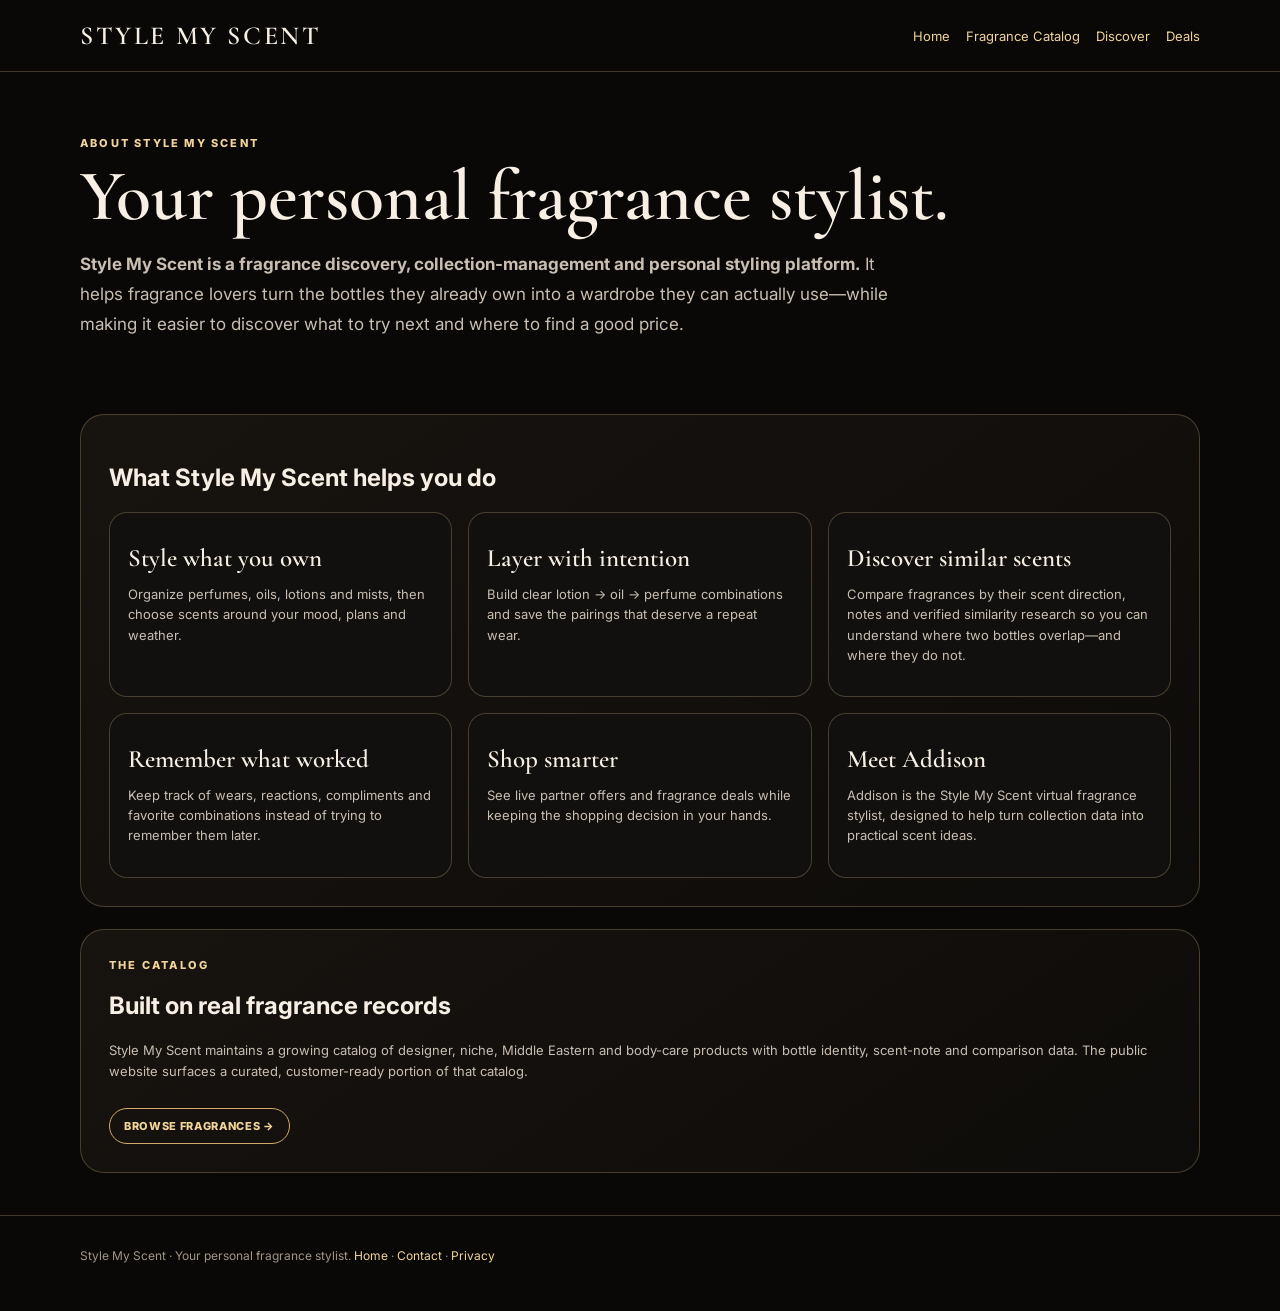
==== about.html @ 434a2985 "Add About page for Style My Scent search entity" ====
<!doctype html>
<html lang="en"><head><meta charset="utf-8"><meta name="viewport" content="width=device-width,initial-scale=1">
<title>About Style My Scent | Personal Fragrance Styling & Discovery</title>
<meta name="description" content="Learn what Style My Scent does: organize your fragrance collection, build scent layers, discover similar perfumes, remember your best wears and find fragrance deals.">
<meta name="robots" content="index,follow,max-image-preview:large"><link rel="canonical" href="https://stylemyscent.com/about.html">
<meta property="og:type" content="website"><meta property="og:site_name" content="Style My Scent"><meta property="og:title" content="About Style My Scent"><meta property="og:description" content="Style My Scent is a personal fragrance styling and discovery platform built around the scents you own and love."><meta property="og:url" content="https://stylemyscent.com/about.html"><meta property="og:image" content="https://stylemyscent.com/addison-app.jpg">
<link rel="preconnect" href="https://fonts.googleapis.com"><link rel="preconnect" href="https://fonts.gstatic.com" crossorigin><link href="https://fonts.googleapis.com/css2?family=Cormorant+Garamond:wght@500;600;700&family=Inter:wght@400;500;600;700&display=swap" rel="stylesheet"><style>:root{--bg:#090807;--panel:#14110f;--cream:#f7efe4;--muted:#c8beb1;--gold:#d0ab6d;--gold2:#f1d49a;--line:rgba(241,212,154,.24)}*{box-sizing:border-box}body{margin:0;background:var(--bg);color:var(--cream);font-family:Inter,Arial,sans-serif}a{color:var(--gold2);text-decoration:none}img{max-width:100%;display:block}.wrap{width:min(1120px,92vw);margin:auto}header{border-bottom:1px solid var(--line);padding:20px 0}.nav{display:flex;align-items:center;justify-content:space-between;gap:18px}.brand{font:600 26px "Cormorant Garamond",serif;letter-spacing:.1em;color:var(--cream)}.links{display:flex;gap:16px;flex-wrap:wrap;font-size:13px}.hero{padding:64px 0 36px}.eyebrow{font-size:11px;letter-spacing:.2em;text-transform:uppercase;color:var(--gold2);font-weight:800}.hero h1{font:600 clamp(44px,6vw,72px)/1 "Cormorant Garamond",serif;margin:10px 0 18px}.hero p{max-width:820px;color:var(--muted);line-height:1.75;font-size:17px}.panel{border:1px solid var(--line);border-radius:24px;background:linear-gradient(145deg,#17130f,#0e0c0a);padding:28px;margin:22px 0}.grid{display:grid;grid-template-columns:repeat(3,minmax(0,1fr));gap:16px}.card{border:1px solid var(--line);border-radius:18px;background:#11100e;padding:18px;min-width:0}.card img{width:100%;height:190px;object-fit:contain;background:#f6f0e7;border-radius:12px}.card h2,.card h3{font:600 25px/1.05 "Cormorant Garamond",serif;margin:14px 0 5px;color:var(--cream)}.muted{color:var(--muted);font-size:13px;line-height:1.55}.notes{margin-top:10px;color:#ddd0bf;font-size:12px;line-height:1.55}.button{display:inline-flex;border:1px solid var(--gold);border-radius:999px;padding:10px 14px;margin-top:14px;font-size:11px;font-weight:800;letter-spacing:.06em}.detail{display:grid;grid-template-columns:330px minmax(0,1fr);gap:28px;align-items:start}.bottle{border:1px solid var(--line);border-radius:20px;background:#f6f0e7;padding:16px}.bottle img{width:100%;height:380px;object-fit:contain}.note-grid{display:grid;grid-template-columns:repeat(3,1fr);gap:12px}.note-box{border:1px solid var(--line);border-radius:16px;padding:16px;background:#ffffff05}.note-box b{display:block;color:var(--gold2);font-size:11px;letter-spacing:.12em;margin-bottom:8px}.note-box span{color:var(--muted);font-size:13px;line-height:1.5}.compare{border-top:1px solid var(--line);padding-top:18px;margin-top:18px}.compare h3{font:600 26px "Cormorant Garamond",serif;margin:0 0 8px}.footer{border-top:1px solid var(--line);padding:32px 0 48px;margin-top:42px;color:#9f9589;font-size:12px}@media(max-width:880px){.grid{grid-template-columns:repeat(2,1fr)}.detail{grid-template-columns:1fr}.bottle{max-width:420px}.note-grid{grid-template-columns:1fr}}@media(max-width:560px){.grid{grid-template-columns:1fr}.links{font-size:12px;gap:10px}.hero{padding-top:42px}}</style>
<script type="application/ld+json">{"@context":"https://schema.org","@type":"AboutPage","@id":"https://stylemyscent.com/about.html#about","url":"https://stylemyscent.com/about.html","name":"About Style My Scent","isPartOf":{"@id":"https://stylemyscent.com/#website"},"about":{"@id":"https://stylemyscent.com/#organization"}}</script>
</head><body>
<header><div class="wrap nav"><a class="brand" href="/">STYLE MY SCENT</a><div class="links"><a href="/">Home</a><a href="fragrances.html">Fragrance Catalog</a><a href="/#discover">Discover</a><a href="/#deals">Deals</a></div></div></header>
<main><section class="hero"><div class="wrap"><div class="eyebrow">ABOUT STYLE MY SCENT</div><h1>Your personal fragrance stylist.</h1><p><strong>Style My Scent is a fragrance discovery, collection-management and personal styling platform.</strong> It helps fragrance lovers turn the bottles they already own into a wardrobe they can actually use—while making it easier to discover what to try next and where to find a good price.</p></div></section>
<section><div class="wrap"><div class="panel"><h2>What Style My Scent helps you do</h2><div class="grid">
<div class="card"><h3>Style what you own</h3><p class="muted">Organize perfumes, oils, lotions and mists, then choose scents around your mood, plans and weather.</p></div>
<div class="card"><h3>Layer with intention</h3><p class="muted">Build clear lotion → oil → perfume combinations and save the pairings that deserve a repeat wear.</p></div>
<div class="card"><h3>Discover similar scents</h3><p class="muted">Compare fragrances by their scent direction, notes and verified similarity research so you can understand where two bottles overlap—and where they do not.</p></div>
<div class="card"><h3>Remember what worked</h3><p class="muted">Keep track of wears, reactions, compliments and favorite combinations instead of trying to remember them later.</p></div>
<div class="card"><h3>Shop smarter</h3><p class="muted">See live partner offers and fragrance deals while keeping the shopping decision in your hands.</p></div>
<div class="card"><h3>Meet Addison</h3><p class="muted">Addison is the Style My Scent virtual fragrance stylist, designed to help turn collection data into practical scent ideas.</p></div>
</div></div>
<div class="panel"><div class="eyebrow">THE CATALOG</div><h2>Built on real fragrance records</h2><p class="muted">Style My Scent maintains a growing catalog of designer, niche, Middle Eastern and body-care products with bottle identity, scent-note and comparison data. The public website surfaces a curated, customer-ready portion of that catalog.</p><a class="button" href="fragrances.html">BROWSE FRAGRANCES →</a></div>
</div></section></main>
<div class="footer"><div class="wrap">Style My Scent · Your personal fragrance stylist. <a href="/">Home</a> · <a href="contact.html">Contact</a> · <a href="privacy.html">Privacy</a></div></div>
</body></html>
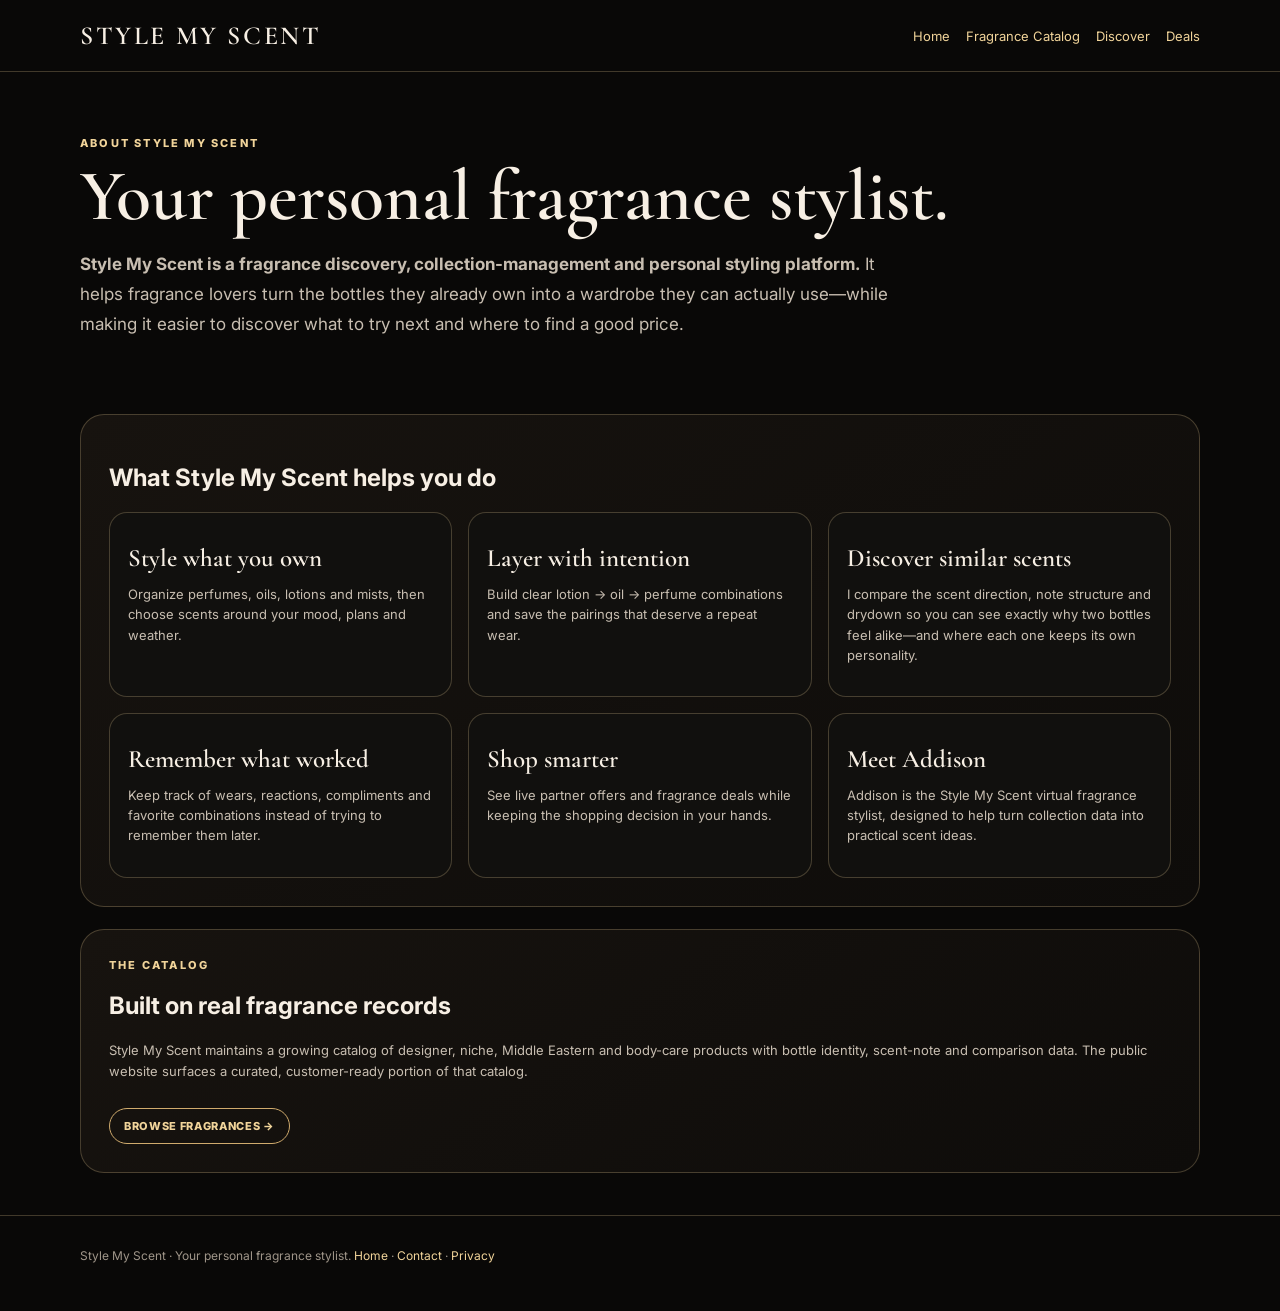
==== commit aae60c59: "Make About copy sound like a fragrance stylist" ====
--- a/about.html
+++ b/about.html
@@ -12,7 +12,7 @@
 <section><div class="wrap"><div class="panel"><h2>What Style My Scent helps you do</h2><div class="grid">
 <div class="card"><h3>Style what you own</h3><p class="muted">Organize perfumes, oils, lotions and mists, then choose scents around your mood, plans and weather.</p></div>
 <div class="card"><h3>Layer with intention</h3><p class="muted">Build clear lotion → oil → perfume combinations and save the pairings that deserve a repeat wear.</p></div>
-<div class="card"><h3>Discover similar scents</h3><p class="muted">Compare fragrances by their scent direction, notes and verified similarity research so you can understand where two bottles overlap—and where they do not.</p></div>
+<div class="card"><h3>Discover similar scents</h3><p class="muted">I compare the scent direction, note structure and drydown so you can see exactly why two bottles feel alike—and where each one keeps its own personality.</p></div>
 <div class="card"><h3>Remember what worked</h3><p class="muted">Keep track of wears, reactions, compliments and favorite combinations instead of trying to remember them later.</p></div>
 <div class="card"><h3>Shop smarter</h3><p class="muted">See live partner offers and fragrance deals while keeping the shopping decision in your hands.</p></div>
 <div class="card"><h3>Meet Addison</h3><p class="muted">Addison is the Style My Scent virtual fragrance stylist, designed to help turn collection data into practical scent ideas.</p></div>
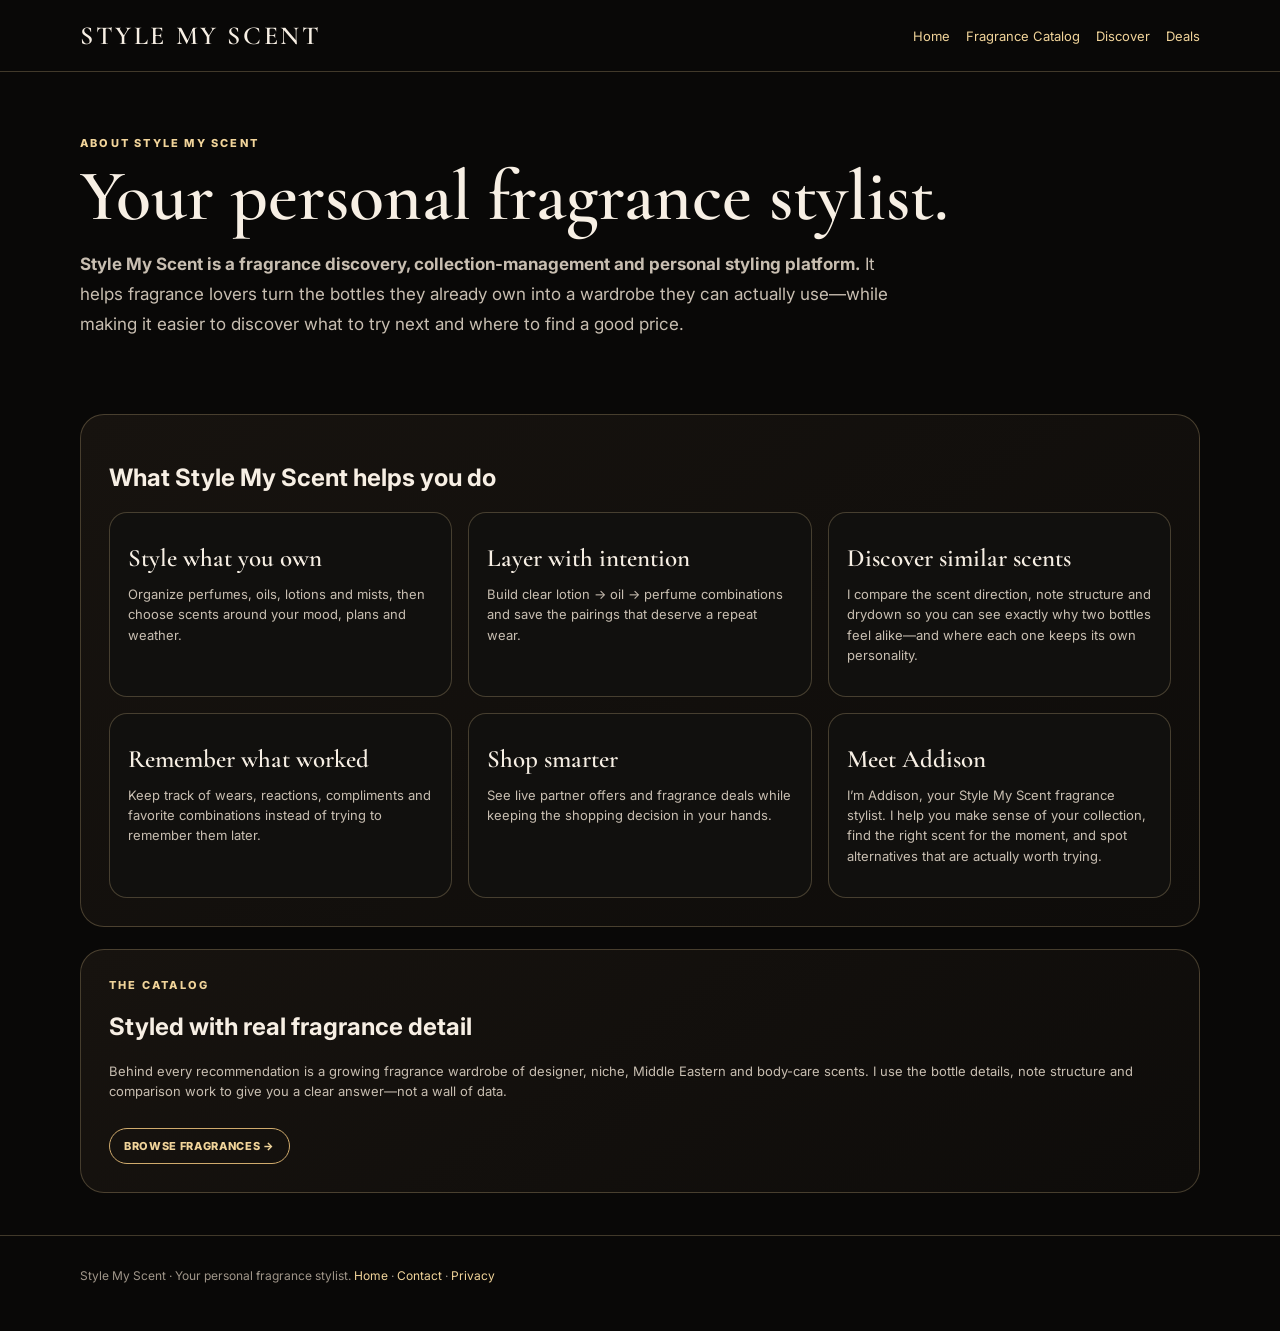
==== commit 569b740e: "Carry Addison fragrance stylist voice through About" ====
--- a/about.html
+++ b/about.html
@@ -15,9 +15,9 @@
 <div class="card"><h3>Discover similar scents</h3><p class="muted">I compare the scent direction, note structure and drydown so you can see exactly why two bottles feel alike—and where each one keeps its own personality.</p></div>
 <div class="card"><h3>Remember what worked</h3><p class="muted">Keep track of wears, reactions, compliments and favorite combinations instead of trying to remember them later.</p></div>
 <div class="card"><h3>Shop smarter</h3><p class="muted">See live partner offers and fragrance deals while keeping the shopping decision in your hands.</p></div>
-<div class="card"><h3>Meet Addison</h3><p class="muted">Addison is the Style My Scent virtual fragrance stylist, designed to help turn collection data into practical scent ideas.</p></div>
+<div class="card"><h3>Meet Addison</h3><p class="muted">I’m Addison, your Style My Scent fragrance stylist. I help you make sense of your collection, find the right scent for the moment, and spot alternatives that are actually worth trying.</p></div>
 </div></div>
-<div class="panel"><div class="eyebrow">THE CATALOG</div><h2>Built on real fragrance records</h2><p class="muted">Style My Scent maintains a growing catalog of designer, niche, Middle Eastern and body-care products with bottle identity, scent-note and comparison data. The public website surfaces a curated, customer-ready portion of that catalog.</p><a class="button" href="fragrances.html">BROWSE FRAGRANCES →</a></div>
+<div class="panel"><div class="eyebrow">THE CATALOG</div><h2>Styled with real fragrance detail</h2><p class="muted">Behind every recommendation is a growing fragrance wardrobe of designer, niche, Middle Eastern and body-care scents. I use the bottle details, note structure and comparison work to give you a clear answer—not a wall of data.</p><a class="button" href="fragrances.html">BROWSE FRAGRANCES →</a></div>
 </div></section></main>
 <div class="footer"><div class="wrap">Style My Scent · Your personal fragrance stylist. <a href="/">Home</a> · <a href="contact.html">Contact</a> · <a href="privacy.html">Privacy</a></div></div>
 </body></html>
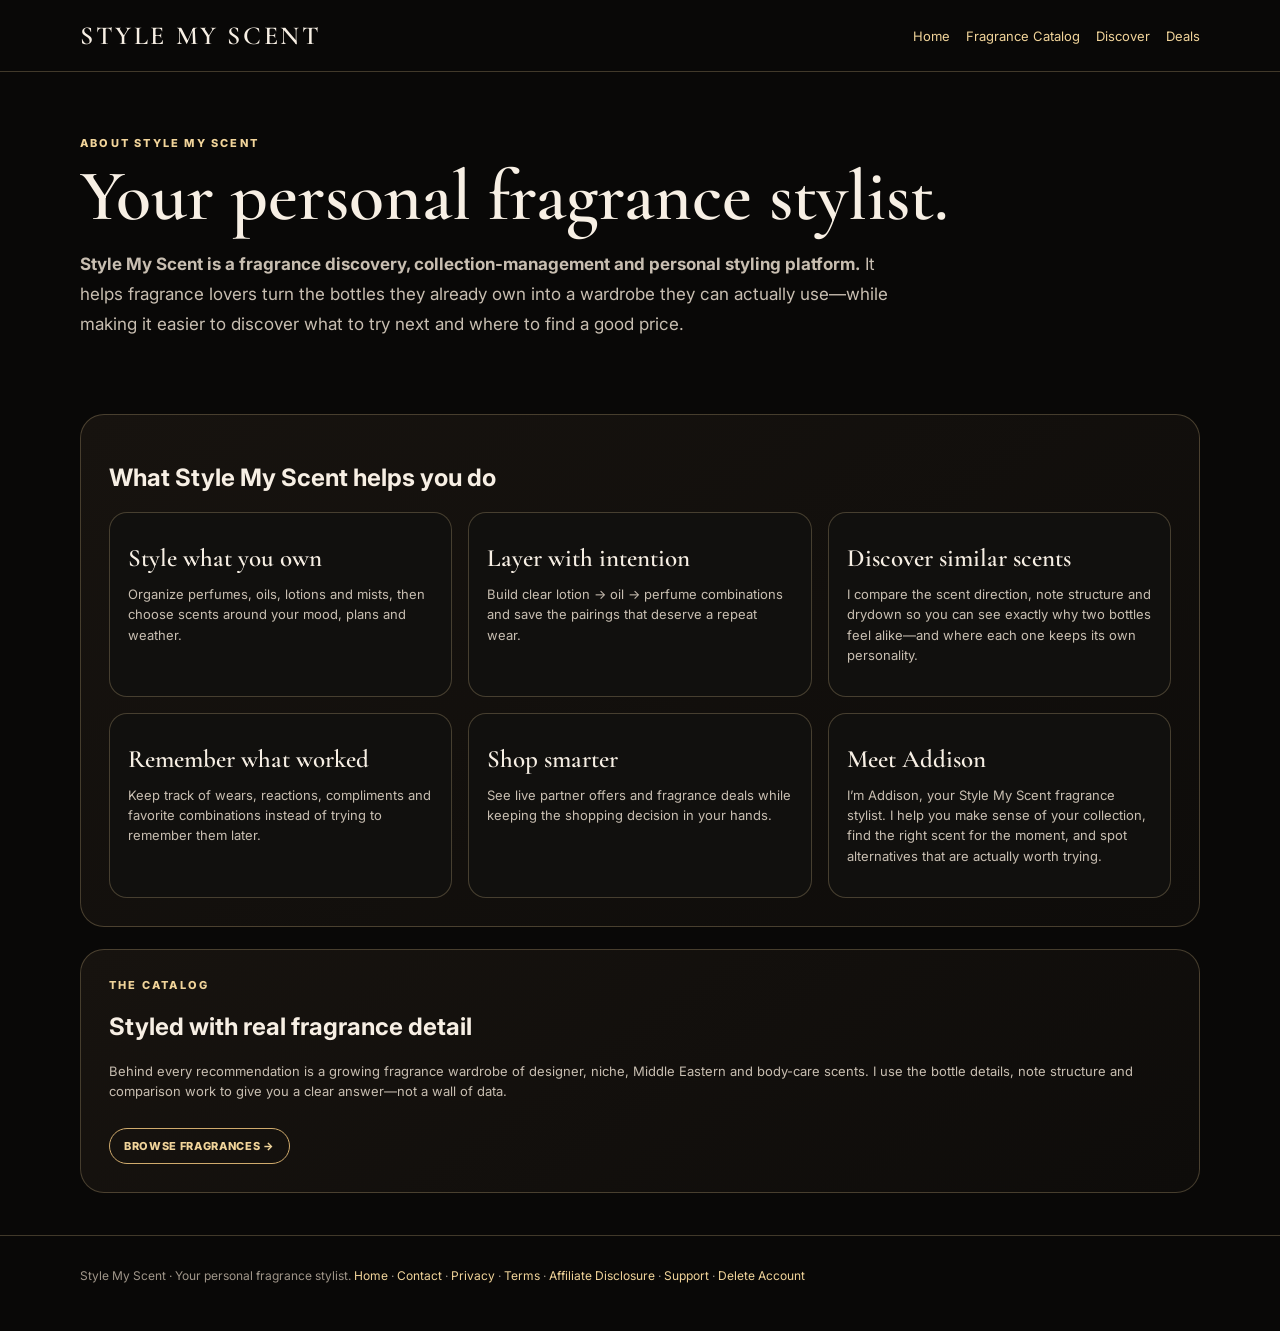
==== commit 77db2ed5: "Keep support and disclosures reachable from About and improve keyboard navigation" ====
--- a/about.html
+++ b/about.html
@@ -4,7 +4,7 @@
 <meta name="description" content="Learn what Style My Scent does: organize your fragrance collection, build scent layers, discover similar perfumes, remember your best wears and find fragrance deals.">
 <meta name="robots" content="index,follow,max-image-preview:large"><link rel="canonical" href="https://stylemyscent.com/about.html">
 <meta property="og:type" content="website"><meta property="og:site_name" content="Style My Scent"><meta property="og:title" content="About Style My Scent"><meta property="og:description" content="Style My Scent is a personal fragrance styling and discovery platform built around the scents you own and love."><meta property="og:url" content="https://stylemyscent.com/about.html"><meta property="og:image" content="https://stylemyscent.com/addison-app.jpg">
-<link rel="preconnect" href="https://fonts.googleapis.com"><link rel="preconnect" href="https://fonts.gstatic.com" crossorigin><link href="https://fonts.googleapis.com/css2?family=Cormorant+Garamond:wght@500;600;700&family=Inter:wght@400;500;600;700&display=swap" rel="stylesheet"><style>:root{--bg:#090807;--panel:#14110f;--cream:#f7efe4;--muted:#c8beb1;--gold:#d0ab6d;--gold2:#f1d49a;--line:rgba(241,212,154,.24)}*{box-sizing:border-box}body{margin:0;background:var(--bg);color:var(--cream);font-family:Inter,Arial,sans-serif}a{color:var(--gold2);text-decoration:none}img{max-width:100%;display:block}.wrap{width:min(1120px,92vw);margin:auto}header{border-bottom:1px solid var(--line);padding:20px 0}.nav{display:flex;align-items:center;justify-content:space-between;gap:18px}.brand{font:600 26px "Cormorant Garamond",serif;letter-spacing:.1em;color:var(--cream)}.links{display:flex;gap:16px;flex-wrap:wrap;font-size:13px}.hero{padding:64px 0 36px}.eyebrow{font-size:11px;letter-spacing:.2em;text-transform:uppercase;color:var(--gold2);font-weight:800}.hero h1{font:600 clamp(44px,6vw,72px)/1 "Cormorant Garamond",serif;margin:10px 0 18px}.hero p{max-width:820px;color:var(--muted);line-height:1.75;font-size:17px}.panel{border:1px solid var(--line);border-radius:24px;background:linear-gradient(145deg,#17130f,#0e0c0a);padding:28px;margin:22px 0}.grid{display:grid;grid-template-columns:repeat(3,minmax(0,1fr));gap:16px}.card{border:1px solid var(--line);border-radius:18px;background:#11100e;padding:18px;min-width:0}.card img{width:100%;height:190px;object-fit:contain;background:#f6f0e7;border-radius:12px}.card h2,.card h3{font:600 25px/1.05 "Cormorant Garamond",serif;margin:14px 0 5px;color:var(--cream)}.muted{color:var(--muted);font-size:13px;line-height:1.55}.notes{margin-top:10px;color:#ddd0bf;font-size:12px;line-height:1.55}.button{display:inline-flex;border:1px solid var(--gold);border-radius:999px;padding:10px 14px;margin-top:14px;font-size:11px;font-weight:800;letter-spacing:.06em}.detail{display:grid;grid-template-columns:330px minmax(0,1fr);gap:28px;align-items:start}.bottle{border:1px solid var(--line);border-radius:20px;background:#f6f0e7;padding:16px}.bottle img{width:100%;height:380px;object-fit:contain}.note-grid{display:grid;grid-template-columns:repeat(3,1fr);gap:12px}.note-box{border:1px solid var(--line);border-radius:16px;padding:16px;background:#ffffff05}.note-box b{display:block;color:var(--gold2);font-size:11px;letter-spacing:.12em;margin-bottom:8px}.note-box span{color:var(--muted);font-size:13px;line-height:1.5}.compare{border-top:1px solid var(--line);padding-top:18px;margin-top:18px}.compare h3{font:600 26px "Cormorant Garamond",serif;margin:0 0 8px}.footer{border-top:1px solid var(--line);padding:32px 0 48px;margin-top:42px;color:#9f9589;font-size:12px}@media(max-width:880px){.grid{grid-template-columns:repeat(2,1fr)}.detail{grid-template-columns:1fr}.bottle{max-width:420px}.note-grid{grid-template-columns:1fr}}@media(max-width:560px){.grid{grid-template-columns:1fr}.links{font-size:12px;gap:10px}.hero{padding-top:42px}}</style>
+<link rel="preconnect" href="https://fonts.googleapis.com"><link rel="preconnect" href="https://fonts.gstatic.com" crossorigin><link href="https://fonts.googleapis.com/css2?family=Cormorant+Garamond:wght@500;600;700&family=Inter:wght@400;500;600;700&display=swap" rel="stylesheet"><style>:root{--bg:#090807;--panel:#14110f;--cream:#f7efe4;--muted:#c8beb1;--gold:#d0ab6d;--gold2:#f1d49a;--line:rgba(241,212,154,.24)}*{box-sizing:border-box}body{margin:0;background:var(--bg);color:var(--cream);font-family:Inter,Arial,sans-serif}a{color:var(--gold2);text-decoration:none}a:focus-visible{outline:3px solid var(--gold2);outline-offset:3px}img{max-width:100%;display:block}.wrap{width:min(1120px,92vw);margin:auto}header{border-bottom:1px solid var(--line);padding:20px 0}.nav{flex-wrap:wrap;display:flex;align-items:center;justify-content:space-between;gap:18px}.brand{font:600 26px "Cormorant Garamond",serif;letter-spacing:.1em;color:var(--cream)}.links{display:flex;gap:16px;flex-wrap:wrap;font-size:13px}.hero{padding:64px 0 36px}.eyebrow{font-size:11px;letter-spacing:.2em;text-transform:uppercase;color:var(--gold2);font-weight:800}.hero h1{font:600 clamp(44px,6vw,72px)/1 "Cormorant Garamond",serif;margin:10px 0 18px}.hero p{max-width:820px;color:var(--muted);line-height:1.75;font-size:17px}.panel{border:1px solid var(--line);border-radius:24px;background:linear-gradient(145deg,#17130f,#0e0c0a);padding:28px;margin:22px 0}.grid{display:grid;grid-template-columns:repeat(3,minmax(0,1fr));gap:16px}.card{border:1px solid var(--line);border-radius:18px;background:#11100e;padding:18px;min-width:0}.card img{width:100%;height:190px;object-fit:contain;background:#f6f0e7;border-radius:12px}.card h2,.card h3{font:600 25px/1.05 "Cormorant Garamond",serif;margin:14px 0 5px;color:var(--cream)}.muted{color:var(--muted);font-size:13px;line-height:1.55}.notes{margin-top:10px;color:#ddd0bf;font-size:12px;line-height:1.55}.button{display:inline-flex;border:1px solid var(--gold);border-radius:999px;padding:10px 14px;margin-top:14px;font-size:11px;font-weight:800;letter-spacing:.06em}.detail{display:grid;grid-template-columns:330px minmax(0,1fr);gap:28px;align-items:start}.bottle{border:1px solid var(--line);border-radius:20px;background:#f6f0e7;padding:16px}.bottle img{width:100%;height:380px;object-fit:contain}.note-grid{display:grid;grid-template-columns:repeat(3,1fr);gap:12px}.note-box{border:1px solid var(--line);border-radius:16px;padding:16px;background:#ffffff05}.note-box b{display:block;color:var(--gold2);font-size:11px;letter-spacing:.12em;margin-bottom:8px}.note-box span{color:var(--muted);font-size:13px;line-height:1.5}.compare{border-top:1px solid var(--line);padding-top:18px;margin-top:18px}.compare h3{font:600 26px "Cormorant Garamond",serif;margin:0 0 8px}.footer{border-top:1px solid var(--line);padding:32px 0 48px;margin-top:42px;color:#9f9589;font-size:12px}@media(max-width:880px){.grid{grid-template-columns:repeat(2,1fr)}.detail{grid-template-columns:1fr}.bottle{max-width:420px}.note-grid{grid-template-columns:1fr}}@media(max-width:560px){.grid{grid-template-columns:1fr}.links{font-size:12px;gap:10px}.hero{padding-top:42px}}</style>
 <script type="application/ld+json">{"@context":"https://schema.org","@type":"AboutPage","@id":"https://stylemyscent.com/about.html#about","url":"https://stylemyscent.com/about.html","name":"About Style My Scent","isPartOf":{"@id":"https://stylemyscent.com/#website"},"about":{"@id":"https://stylemyscent.com/#organization"}}</script>
 </head><body>
 <header><div class="wrap nav"><a class="brand" href="/">STYLE MY SCENT</a><div class="links"><a href="/">Home</a><a href="fragrances.html">Fragrance Catalog</a><a href="/#discover">Discover</a><a href="/#deals">Deals</a></div></div></header>
@@ -19,5 +19,5 @@
 </div></div>
 <div class="panel"><div class="eyebrow">THE CATALOG</div><h2>Styled with real fragrance detail</h2><p class="muted">Behind every recommendation is a growing fragrance wardrobe of designer, niche, Middle Eastern and body-care scents. I use the bottle details, note structure and comparison work to give you a clear answer—not a wall of data.</p><a class="button" href="fragrances.html">BROWSE FRAGRANCES →</a></div>
 </div></section></main>
-<div class="footer"><div class="wrap">Style My Scent · Your personal fragrance stylist. <a href="/">Home</a> · <a href="contact.html">Contact</a> · <a href="privacy.html">Privacy</a></div></div>
+<div class="footer"><div class="wrap">Style My Scent · Your personal fragrance stylist. <a href="/">Home</a> · <a href="contact.html">Contact</a> · <a href="privacy.html">Privacy</a> · <a href="terms.html">Terms</a> · <a href="affiliate-disclosure.html">Affiliate Disclosure</a> · <a href="support.html">Support</a> · <a href="delete-account.html">Delete Account</a></div></div>
 </body></html>
